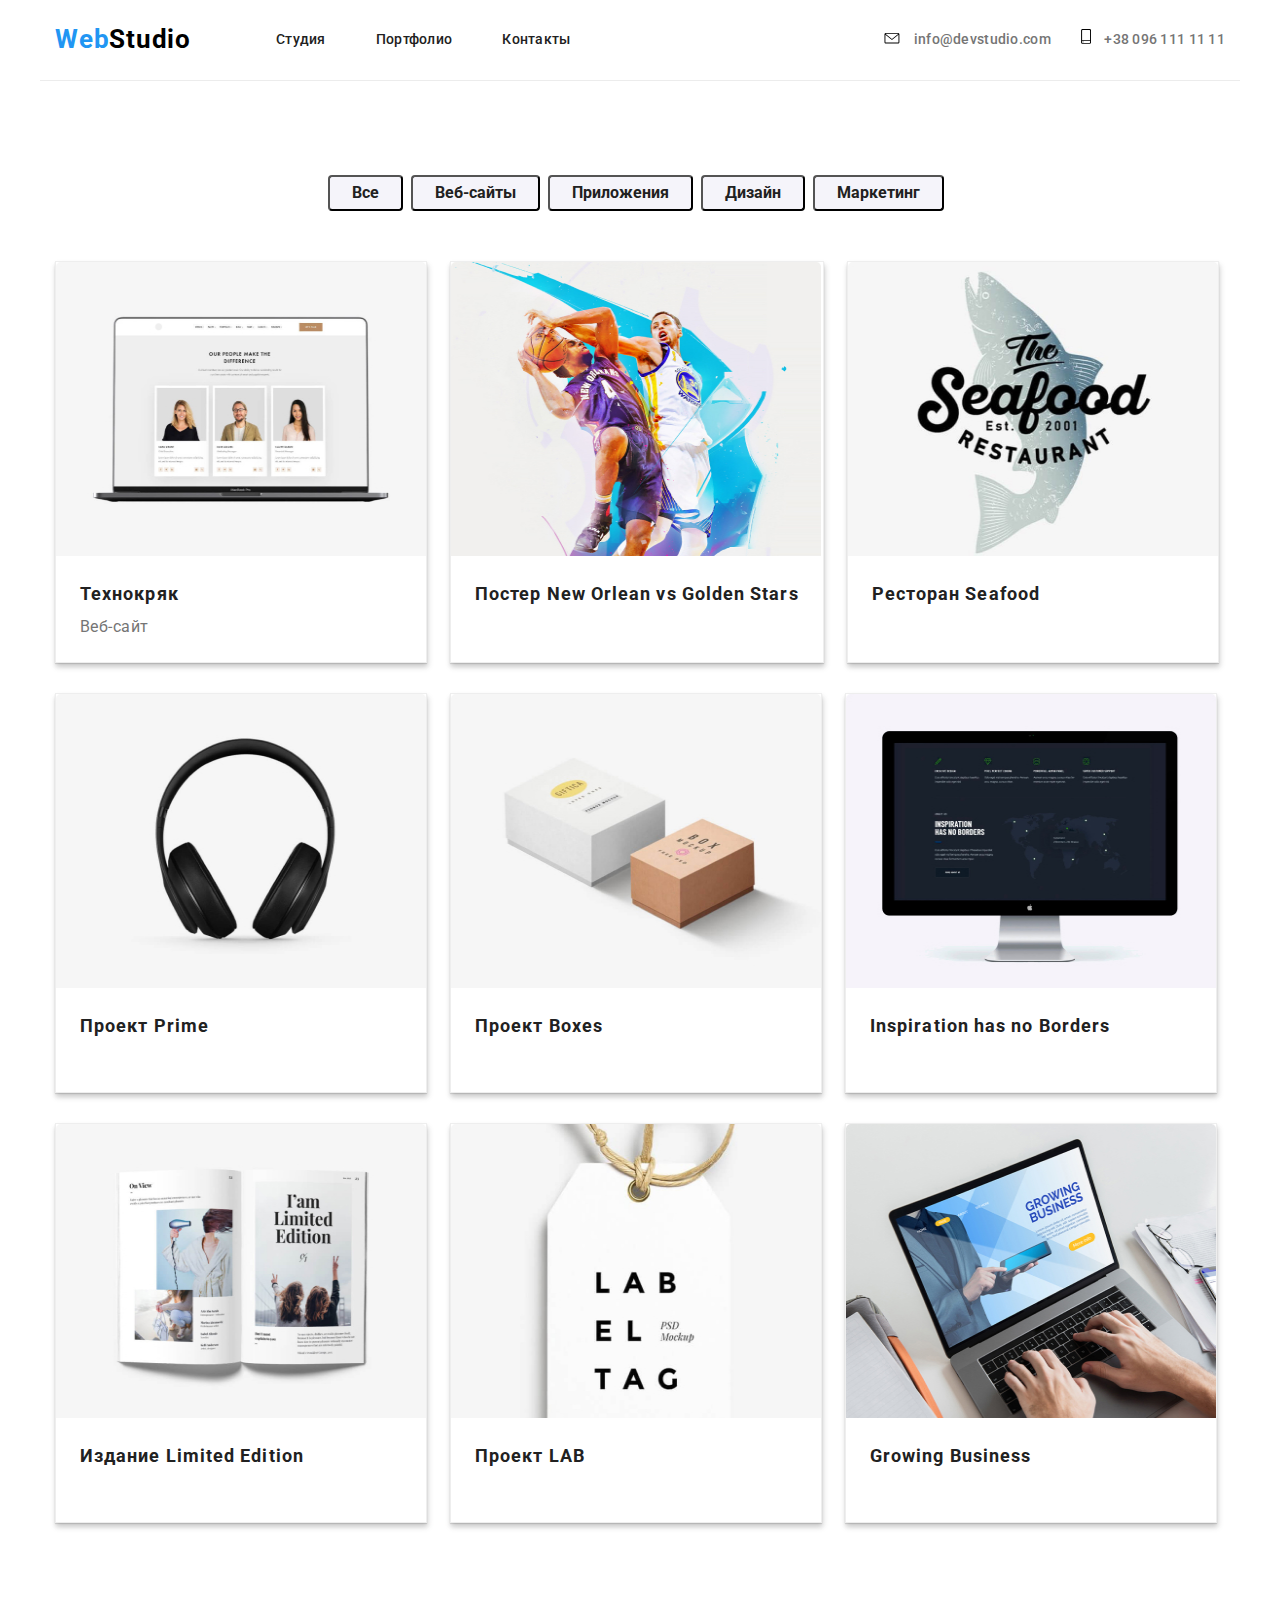
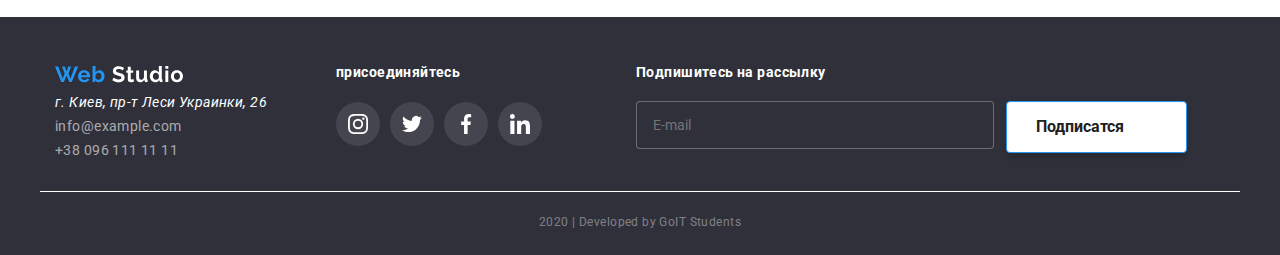
==== portfolio.html @ cb805f61 "клон" ====
<!DOCTYPE html>
<html lang="ru">
  <head>
    <meta charset="UTF-8" />
    <meta name="viewport" content="width=device-width, initial-scale=1.0" />
    <title>Document</title>
    <link
      href="https://cdnjs.cloudflare.com/ajax/libs/modern-normalize/0.6.0/modern-normalize.min.css"
      rel="stylesheet"
    />
    <link rel="stylesheet" href="./css/style.css" />
    <link
      href="https://fonts.googleapis.com/css2?family=Roboto&display=swap"
      rel="stylesheet"
    />
  </head>
  <body class="page list">
    <!--Шапка сайта-->
    <header>
      <div class="conteiner main-nav list">
        <nav class="nav-left">
          <a href="#" class="logo">
            <p><span>Web</span>Studio</p>
          </a>
          <!--навигация по сайту-->
          <ul class="site-nav list">
            <li class="item">
              <a href="./index.html" class="link">Студия</a>
            </li>
            <li class="item">
              <a href="./portfolio.html" class="link current">Портфолио</a>
            </li>
            <li class="item"><a href="#" class="link">Контакты</a></li>
          </ul>
        </nav>
        <!--контакты в шапке-->
        <ul class="site-contact list">
          <li class="item">
            <svg class="item-icon-mail">
              <use href="./images/symbol-contact.svg#icon-maill"></use>
            </svg>
            <a href="mailto:info@devstudio.com" class="link"
              >info@devstudio.com</a
            >
          </li>
          <li class="item">
            <svg class="item-icon-hone">
              <use href="./images/symbol-contact.svg#icon-hone"></use>
            </svg>
            <a href="tel:+380961111111" class="link">+38 096 111 11 11</a>
          </li>
        </ul>
      </div>
    </header>
    <main>
      <h1 class="zorro">Наши работы</h1>
      <section class="section filt">
        <div class="conteiner">
          <!--Фильтры-->
          <h2 class="zorro">Фильтры</h2>
          <ul class="filter list">
            <li>
              <button type="button" class="btn"><span>Все</span></button>
            </li>
            <li><button type="button" class="btn">Веб-сайты</button></li>
            <li><button type="button" class="btn">Приложения</button></li>
            <li><button type="button" class="btn">Дизайн</button></li>
            <li><button type="button" class="btn">Маркетинг</button></li>
          </ul>
        </div>
      </section>
      <section class="galery-item">
        <!--Примеры -->

        <h2 class="zorro">примеры выполненных работ</h2>
        <div class="galery conteiner">
          <ul class="example list">
            <li class="card">
              <a href="#" class="example-link">
                <div class="overlay">
                  <img
                    src="./images/img(6).jpg"
                    alt="визуализация Веб-сайта
            Технокряк"
                    width="370"
                    height="294"
                  />
                  <div class="over-text">
                    <p class="over-text-cont">
                      Технокряк это современная площадка распространения
                      коронавируса. Компании используют эту платформу для
                      цифрового шпионажа и атак на защищённые сервера
                      конкурентов.
                    </p>
                  </div>
                </div>
                <div class="client-name">
                  <h3 class="sub-title">Технокряк</h3>
                  <p class="sub-sub-title">Веб-сайт</p>
                </div>
              </a>
            </li>
            <li class="card">
              <a href="#" class="example-link">
                <div class="overlay">
                  <img
                    src="./images/img(7).jpg"
                    alt="постер созданный для
            спортивного мероприятия"
                    width="370"
                    height="294"
                  />
                  <div class="over-text">
                    <p class="over-text-cont">
                      Технокряк это современная площадка распространения
                      коронавируса. Компании используют эту платформу для
                      цифрового шпионажа и атак на защищённые сервера
                      конкурентов.
                    </p>
                  </div>
                </div>
                <div class="client-name">
                  <h3 class="sub-title">Постер New Orlean vs Golden Stars</h3>
                  <p>Дизайн</p>
                  <!--<p>
                Технокряк это современная площадка распространения коронавируса.
                Компании используют эту платформу для цифрового шпионажа и атак
                на защищённые сервера конкурентов.
              </p>-->
                </div>
              </a>
            </li>
            <li class="card">
              <a href="#" class="example-link">
                <div class="overlay">
                  <img
                    src="./images/img(8).jpg"
                    alt="визуализация приложения для
            ресторана"
                    width="370"
                    height="294"
                  />
                  <div class="over-text">
                    <p class="over-text-cont">
                      Технокряк это современная площадка распространения
                      коронавируса. Компании используют эту платформу для
                      цифрового шпионажа и атак на защищённые сервера
                      конкурентов.
                    </p>
                  </div>
                </div>
                <div class="client-name">
                  <h3 class="sub-title">Ресторан Seafood</h3>
                  <p>Приложение</p>
                  <!--<p>
                Технокряк это современная площадка распространения коронавируса.
                Компании используют эту платформу для цифрового шпионажа и атак
                на защищённые сервера конкурентов.
              </p> -->
                </div>
              </a>
            </li>
            <li class="card">
              <a href="#" class="example-link">
                <div class="overlay">
                  <img
                    src="./images/img(9).jpg"
                    alt="пример промо для проэкта"
                    width="370"
                    height="294"
                  />
                  <div class="over-text">
                    <p class="over-text-cont">
                      Технокряк это современная площадка распространения
                      коронавируса. Компании используют эту платформу для
                      цифрового шпионажа и атак на защищённые сервера
                      конкурентов.
                    </p>
                  </div>
                </div>
                <div class="client-name">
                  <h3 class="sub-title">Проект Prime</h3>
                  <p>Маркетинг</p>
                  <!--<p>
                Технокряк это современная площадка распространения коронавируса.
                Компании используют эту платформу для цифрового шпионажа и атак
                на защищённые сервера конкурентов.
              </p> -->
                </div>
              </a>
            </li>
            <li class="card">
              <a href="#" class="example-link">
                <div class="overlay">
                  <img
                    src="./images/img(10).jpg"
                    alt="визуализация приложения для
            доставки"
                    width="370"
                    height="294"
                  />
                  <div class="over-text">
                    <p class="over-text-cont">
                      Технокряк это современная площадка распространения
                      коронавируса. Компании используют эту платформу для
                      цифрового шпионажа и атак на защищённые сервера
                      конкурентов.
                    </p>
                  </div>
                </div>
                <div class="client-name">
                  <h3 class="sub-title">Проект Boxes</h3>
                  <p>Приложение</p>
                  <!--<p>
                Технокряк это современная площадка распространения коронавируса.
                Компании используют эту платформу для цифрового шпионажа и атак
                на защищённые сервера конкурентов.
              </p> -->
                </div>
              </a>
            </li>
            <li class="card">
              <a href="#" class="example-link">
                <div class="overlay">
                  <img
                    src="./images/img(11).jpg"
                    alt="визуализация Веб-сайта
            Inspiration has no Borders"
                    width="370"
                    height="294"
                  />
                  <div class="over-text">
                    <p class="over-text-cont">
                      Технокряк это современная площадка распространения
                      коронавируса. Компании используют эту платформу для
                      цифрового шпионажа и атак на защищённые сервера
                      конкурентов.
                    </p>
                  </div>
                </div>
                <div class="client-name">
                  <h3 class="sub-title">Inspiration has no Borders</h3>
                  <p>Веб-сайт</p>
                  <!--<p>
                Технокряк это современная площадка распространения коронавируса.
                Компании используют эту платформу для цифрового шпионажа и атак
                на защищённые сервера конкурентов.
              </p> -->
                </div>
              </a>
            </li>
            <li class="card">
              <a href="#" class="example-link">
                <div class="overlay">
                  <img
                    src="./images/img(12).jpg"
                    alt="пример дизайна для журнала"
                    width="370"
                    height="294"
                  />
                  <div class="over-text">
                    <p class="over-text-cont">
                      Технокряк это современная площадка распространения
                      коронавируса. Компании используют эту платформу для
                      цифрового шпионажа и атак на защищённые сервера
                      конкурентов.
                    </p>
                  </div>
                </div>
                <div class="client-name">
                  <h3 class="sub-title">Издание Limited Edition</h3>
                  <p>Дизайн</p>
                  <!--<p>
                Технокряк это современная площадка распространения коронавируса.
                Компании используют эту платформу для цифрового шпионажа и атак
                на защищённые сервера конкурентов.
              </p> -->
                </div>
              </a>
            </li>
            <li class="card">
              <a href="#" class="example-link">
                <div class="overlay">
                  <img
                    src="./images/img(13).jpg"
                    alt="визуализация Веб-сайта
            Технокряк"
                    width="370"
                    height="294"
                  />
                  <div class="over-text">
                    <p class="over-text-cont">
                      Технокряк это современная площадка распространения
                      коронавируса. Компании используют эту платформу для
                      цифрового шпионажа и атак на защищённые сервера
                      конкурентов.
                    </p>
                  </div>
                </div>
                <div class="client-name">
                  <h3 class="sub-title">Проект LAB</h3>
                  <p>Маркетинг</p>
                  <!--<p>
                Технокряк это современная площадка распространения коронавируса.
                Компании используют эту платформу для цифрового шпионажа и атак
                на защищённые сервера конкурентов.
              </p> -->
                </div>
              </a>
            </li>
            <li class="card">
              <a href="#" class="example-link">
                <div class="overlay">
                  <img
                    src="./images/img(14).jpg"
                    alt="визуализация приложения для
            ПК"
                    width="370"
                    height="294"
                  />
                  <div class="over-text">
                    <p class="over-text-cont">
                      Технокряк это современная площадка распространения
                      коронавируса. Компании используют эту платформу для
                      цифрового шпионажа и атак на защищённые сервера
                      конкурентов.
                    </p>
                  </div>
                </div>
                <div class="client-name">
                  <h3 class="sub-title">Growing Business</h3>
                  <p>Приложение</p>
                  <!-- <p>
                Технокряк это современная площадка распространения коронавируса.
                Компании используют эту платформу для цифрового шпионажа и атак
                на защищённые сервера конкурентов.
              </p> -->
                </div>
              </a>
            </li>
          </ul>
        </div>
      </section>
    </main>
    <footer>
      <section class="section-footer">
        <div class="footer-section conteiner">
          <!--Адресс фут-->
          <div class="adress">
            <a href="#"><img src="./images/WebStudio.svg" alt="logo" /></a>
            <address>
              <p class="street">г. Киев, пр-т Леси Украинки, 26</p>
            </address>
            <a href="mailto:info@example.com" class="contact"
              >info@example.com</a
            >
            <a href="tel:+380961111111" class="contact">+38 096 111 11 11</a>
          </div>
          <!--Соц сети-->
          <div class="doit">
            <h2 class="sub-title">присоединяйтесь</h2>
            <ul class="pict-foot list">
              <li class="cosial-pict">
                <a href="#" class="pict">
                  <svg class="icon-foot" width="20" height="20">
                    <use href="./images/symbol-comand.svg#icon-instagram"></use>
                  </svg>
                </a>
              </li>
              <li class="cosial-pict">
                <a href="#" class="pict">
                  <svg class="icon-foot" width="20" height="20">
                    <use href="./images/symbol-comand.svg#icon-twitter"></use>
                  </svg>
                </a>
              </li>
              <li class="cosial-pict">
                <a href="#" class="pict">
                  <svg class="icon-foot" width="20" height="20">
                    <use href="./images/symbol-comand.svg#icon-facebook"></use>
                  </svg>
                </a>
              </li>
              <li class="cosial-pict">
                <a href="#" class="pict">
                  <svg class="icon-foot" width="20" height="20">
                    <use href="./images/symbol-comand.svg#icon-linkedin"></use>
                  </svg>
                </a>
              </li>
            </ul>
          </div>
          <!--Форма Подписки не поменял цвет-->
          <div class="subscribe">
            <form>
              <h2 class="sub-title">Подпишитесь на рассылку</h2>

              <label for="subform" class="sub-label">
                <input
                  class="form-input"
                  type="text"
                  name="subform"
                  id="subform"
                  placeholder="E-mail"
              /></label>
            </form>
          </div>
          <div class="btn-footer">
            <button class="btn-subscribe">
              <svg class="futter-send" width="20" height="20">
                <use href="./images/symbol-send.svg#icon-iconsend"></use></svg
              >Подписатся
            </button>
          </div>
        </div>
      </section>
      <!--Создано-->
      <section class="cop">
        <p class="create conteiner">2020 | Developed by GoIT Students</p>
      </section>
    </footer>
  </body>
</html>
---- css/style.css ----
/*палитра цветов*/
:root {
  --primary-text-color: #757575;
  --secondary-text-color: #212121;
  --white-color: #ffffff;
  --adress-text-color: rgba(255, 255, 255, 0.6);
  --primary-bcg-color: #ffffff;
  --secondary-bcg-color: #f5f4fa;
  --footer-bcg-color: #2f303a;
  --accent-color: #2196f3;
  --hero-bcg-color: rgba(47, 48, 58, 0.8);
}

/*общий для боди*/
.page {
  background-color: var(--primary-bcg-color);
  color: var(--primary-text-color);
  font-family: "Roboto", sans-serif;
  letter-spacing: 0.03em;
  font-size: 14px;
  line-height: 1.71;
}

/*убираем маржин у заголовков*/
h1,
h2,
h3,
h4,
h5,
p {
  margin: 0px;
}

/*утилита для сброса внешних и внутренних отступов и стилей списка*/
.list {
  list-style: none;
  margin: 0;
  padding: 0;
}

.zorro {
  display: none;
}

/*секция*/
.section {
  padding-bottom: 94px;
  padding-top: 94px;
}

/*общий для секций*/
.section-title {
  color: #212121;
  font-weight: 700;
  font-size: 36px;
  line-height: 1.16;
  text-align: center;
  letter-spacing: 0.03em;
}
/*левая часть навигации*/
.nav-left {
  display: flex;
  align-items: center;
}

.nav-left .logo {
  margin-top: 24px;
  margin-bottom: 25px;
}

.nav-left span {
  color: var(--accent-color);
}

/*Лого*/
.logo {
  display: flex;
  font-weight: 700;
  font-size: 26px;
  line-height: 1.14;
  letter-spacing: 0.03em;
  color: black;
  text-decoration: none;
}

/*навигация по сайту*/
.main-nav {
  display: flex;
  align-items: center;
  border-bottom: 1px solid #ececec;
}

.site-nav {
  display: flex;
}

.site-nav .item {
  margin-right: 50px;
}

.site-nav .item:first-child {
  margin-left: 85px;
}

/*очистка крайней геометрии (убираем отступ)*/
.site-nav .item:last-child {
  margin-right: 0px;
}

.site-nav .current {
  color: var(--accent-color);
}

.site-nav .link {
  position: relative;
  display: block;
  padding-bottom: 32px;
  padding-top: 32px;

  color: var(--secondary-text-color);
  text-decoration: none;
  font-weight: 500;
  line-height: 1.14;
  letter-spacing: 0.02em;

  transition-property: color;
  transition-duration: 250ms;
  transition-timing-function: cubic-bezier(0.4, 0, 0.2, 1);
}

.site-nav .link::after {
  content: "";
  position: absolute;
  left: 0;
  bottom: 0;
  width: 100%;
  display: block;
  background-color: var(--accent-color);
  border-radius: 2px;
  height: 4px;
  opacity: 0;
  transition-property: all;
  transition-duration: 250ms;
  transition-timing-function: cubic-bezier(0.4, 0, 0.2, 1);
}
.site-nav .link:hover::after {
  opacity: 1;
}
.site-nav .link:hover,
.site-nav .link:focus {
  color: var(--accent-color);
  /*padding-bottom: 28px;*/
}

/*контакты в шапке*/
.item-icon-mail {
  width: 16px;
  height: 11.2px;
  margin-right: 10px;
}
.item-icon-hone {
  width: 10px;
  height: 14.94px;
  margin-right: 10px;
}
.site-contact {
  display: flex;
  margin-left: auto;
}

.site-contact .item + .item {
  margin-left: 30px;
}

.site-contact .link {
  padding-bottom: 28px;
  padding-top: 36px;

  text-decoration: none;
  color: var(--primary-text-color);
  font-weight: 500;
  line-height: 1.14;
  letter-spacing: 0.02em;

  transition-property: color;
  transition-duration: 250ms;
  transition-timing-function: cubic-bezier(0.4, 0, 0.2, 1);
}
.site-contact .item {
  transition-property: fill;
  transition-duration: 250ms;
  transition-timing-function: cubic-bezier(0.4, 0, 0.2, 1);
}

.site-contact .link:hover,
.site-contact .link:focus {
  color: var(--accent-color);
}
.site-contact .item:hover,
.site-contact .item:focus {
  fill: var(--accent-color);
}

/*Герой*/

.backdrop {
  /*серый фон для модального окна*/
  position: fixed;
  top: 0;
  left: 0;
  width: 100%;
  height: 100%;
  background-color: rgba(0, 0, 0, 0.2);
  opacity: 1;
  transition: opacity 250ms cubic-bezier(0.4, 0, 0.2, 1);
}

.modal {
  position: absolute;
  top: 50%;
  left: 50%;
  transform: translate(-50%, -50%);

  width: auto;
  height: auto;

  background-color: var(--white-color);
}
.modal-btn {
  position: absolute;
  top: -15px;
  right: -15px;

  padding: 0;
  margin: 0;
  border: 0px solid black;
  border-radius: 50%;
  width: 30px;
  height: 30px;
  background: #ffffff;
  box-shadow: 0px 2px 1px rgba(0, 0, 0, 0.2), 0px 1px 1px rgba(0, 0, 0, 0.14),
    0px 1px 3px rgba(0, 0, 0, 0.12);
}
.form-head {
  font-size: 20px;
  line-height: 23px;
  font-weight: 700;
  text-align: center;
  letter-spacing: 0.03em;
  color: #212121;
}
.item-icon-close {
  width: 11px;
  height: 11px;
  align-items: center;
  border-radius: 50%;
}

.backdrop.is-hidden {
  opacity: 0;
  pointer-events: none;
}
.forma {
  width: auto;
  height: auto;
  margin: 40px;
}
.form-fild {
  position: relative;
  margin-bottom: 28px;
  display: flex;
  flex-direction: column;
}

.form-fild input {
  padding-top: 20px;
  padding-bottom: 20px;
  padding-left: 42px;

  border: 1px solid rgba(33, 33, 33, 0.2);
  border-radius: 4px;
  font-size: 14px;
}
.modal-comm {
  border: 1px solid rgba(33, 33, 33, 0.2);
  border-radius: 4px;
  resize: none;
  width: 100%;
  height: 120px;
}
.comment {
  margin-bottom: 20px;
}
.form-head {
  padding-bottom: 30px;
}
.form-input {
  position: relative;
}
.form-label {
  position: absolute;
  top: 50%;
  left: 42px;
  transform: translateY(-50%);
  transition: transform 250ms cubic-bezier(0.4, 0, 0.2, 1);
}
.icon-modal {
  position: absolute;
  width: 12px;
  height: 12px;
  top: 50%;
  left: 19px;
  transform: translateY(-50%);
  fill: #212121;
}

.chek-modal {
  padding-bottom: 30px;
}
.checkbox {
  -webkit-appearance: none;
  position: absolute;
}
.chek-label {
  display: flex;
  align-items: center;
}
.chec-icon {
  margin-right: 8px;
  display: inline-block;
  width: 15px;
  height: 15px;
  border-radius: 4px;
  border: 2px solid #212121;
}
.checkbox:checked + .chec-icon {
  border-color: var(--accent-color);
  background-color: var(--accent-color);
  background-image: url(../images/iconcheck.svg);
  background-size: contain;
  background-origin: border-box;
}
.police {
  color: var(--accent-color);
  text-decoration-color: var(--accent-color);
}
.hero-back {
  height: 600px;
  max-width: 1600px;
  margin-left: auto;
  margin-right: auto;
  background-image: linear-gradient(
      to right,
      rgba(47, 48, 58, 0.8),
      rgba(47, 48, 58, 0.8)
    ),
    url(../images/Headerimg.jpg);
  background-repeat: no-repeat;
  background-size: cover;
  background-position: center;
}

textarea {
  resize: none;
}
.form-input:focus ~ .icon-modal {
  fill: var(--accent-color);
}

.form-input:focus + .form-label,
.form-input:not(:placeholder-shown) + .form-label {
  color: var(--accent-color);
  transform: translateY(-50px) translateX(-30px);
}
.hero {
  /*background-color: var(--hero-bcg-color);*/
  text-align: center;
}
.hero {
  padding-top: 0px;
  padding-bottom: 0px;
}
.hero-title {
  padding-top: 200px;
  padding-bottom: 30px;
  color: var(--white-color);
  font-weight: 900;
  font-size: 44px;
  line-height: 1.36;
  letter-spacing: 0.06em;
  text-transform: uppercase;
}
.hero .btn {
  padding: 10px 32px 10px 32px;
  box-shadow: 0px 4px 4px rgba(0, 0, 0, 0.15);
  border-radius: 4px;
  margin-bottom: 200px;
  border: 1px solid var(--accent-color);
  color: var(--secondary-text-color);
  background: var(--white-color);
  font-family: inherit;
  font-weight: 700;
  font-size: 16px;
  line-height: 1.87;
  transition-property: all;
  transition-duration: 250ms;
  transition-timing-function: cubic-bezier(0.4, 0, 0.2, 1);
}
.hero .btn:hover,
.hero .btn:focus {
  color: var(--white-color);
  background: var(--accent-color);
}
.btn-submit {
  position: relative;
  left: 50%;
  transform: translate(-50%, 0);
}
.btn-submit {
  padding: 10px 55px 10px 56px;
  box-shadow: 0px 4px 4px rgba(0, 0, 0, 0.15);
  border-radius: 4px;
  border: 1px solid var(--accent-color);
  color: var(--secondary-text-color);
  background: var(--white-color);
  font-family: inherit;
  font-weight: 700;
  font-size: 16px;
  line-height: 1.87;
  transition-property: all;
  transition-duration: 250ms;
  transition-timing-function: cubic-bezier(0.4, 0, 0.2, 1);
}
.btn-submit:hover,
.btn-submit:focus {
  color: var(--white-color);
  background: var(--accent-color);
}

/*преимущества*/
.pic-antenna {
  height: 70px;
  width: 65.32px;
  margin-top: 25px;
  margin-bottom: 25px;
}
.pic-clock {
  height: 70px;
  width: 66.96px;
  margin-top: 25px;
  margin-bottom: 25px;
}
.pic-diagram {
  height: 53.69px;
  width: 70px;
  margin-top: 25px;
  margin-bottom: 25px;
}
.pic-astronavt {
  height: 70px;
  width: 70px;
  margin-top: 25px;
  margin-bottom: 25px;
}
.pic-block {
  height: 120px;
  width: 270px;
  background: #f5f4fa;
  border-radius: 4px;
  margin-bottom: 30px;
}

.advan {
  border-bottom: 1px solid #ececec;
}

.advantages {
  display: flex;
  list-style: none;
  margin: 0;
  padding: 0;
  text-align: center;
}

.advantages .sub-title {
  color: var(--secondary-text-color);
  font-weight: 700;
  font-size: 14px;
  line-height: 1.14;
  letter-spacing: 0.03em;
  text-align: left;
  margin-bottom: 10px;
}
.advantages-list {
  align-items: center;
  margin-left: 30px;
  width: 270px;
  height: 251px;
}
.advantages-list:first-child {
  margin-left: 0;
}

.advantages-list p {
  text-align: left;
}

/*Наши работы*/
.works-list {
  width: 370px;
  height: 294px;
  margin-right: 30px;
  position: relative;
}

.works-list:last-child {
  margin-right: 0px;
}

.works {
  display: flex;
  list-style: none;
  margin-top: 50px;
  padding: 0px;
}

.works .sub-title {
  position: absolute;
  color: var(--white-color);
  text-decoration: none;
  transition-property: color;
  transition-duration: 250ms;
  transition-timing-function: cubic-bezier(0.4, 0, 0.2, 1);
  background-color: rgba(47, 48, 58, 0.8);
  bottom: 0;
  left: 0;
  width: 100%;
  height: 70px;
  padding: 27px 82px;
  font-family: Roboto;
  font-style: normal;
  font-weight: bold;
  font-size: 14px;
  line-height: 16px;
  text-align: center;
  letter-spacing: 0.03em;
}
.works .sub-title:hover,
.works .sub-title:focus {
  color: var(--accent-color);
}

/*Наша команда*/
.personal {
  background-color: var(--secondary-bcg-color);
}

.personal .section-title {
  font-weight: 700;
  font-size: 36px;
  line-height: 1.16;
  text-align: center;
  margin-bottom: 50px;
  color: #212121;
}
.comand {
  display: flex;
  list-style: none;
  padding: 0px;
}
.comand .item {
  align-items: flex-end;
  margin-right: 30px;
  background-color: var(--white-color);
  box-shadow: 0px 2px 1px rgba(0, 0, 0, 0.2), 0px 1px 1px rgba(0, 0, 0, 0.14),
    0px 1px 3px rgba(0, 0, 0, 0.12);
}

.comand .item h3 {
  margin-bottom: 10px;
}

.comand .item:last-child {
  margin-right: 0px;
}
.comand .sub-title {
  color: var(--secondary-text-color);
  font-weight: 500;
  font-size: 16px;
  line-height: 1.18;
  text-align: center;
}
.comand p {
  text-align: center;
  margin-bottom: 16px;
}
.comand .pict {
  display: flex;
  color: #afb1b8;
  border-radius: 50%;
  transition-property: all;
  transition-duration: 250ms;
  transition-timing-function: cubic-bezier(0.4, 0, 0.2, 1);
}
.comand .pict:hover,
.comand .pict:focus {
  background-color: var(--accent-color);
  color: var(--white-color);
}

.icon-insta {
  fill: currentColor;
  display: block;
}

.contact-person {
  display: flex;
  align-items: flex-start;
  justify-content: space-evenly;
  padding-bottom: 24px;
}

.contact-person .pict {
  align-items: center;
  width: 44px;
  height: 44px;
  padding-left: 12px;
  padding-right: 12px;
}

/*.comand .pict img {
  margin: 12px;
}*/
/*.icon-insta {
  padding: 12 12 12 12;
  width: 20px;
  height: 20px;
  fill: #afb1b8;
}*/
/*.icon-insta:hover,
.icon-insta:focus {
  fill: #ffffff;
}*/

.comand .pict:last-child {
  margin-right: 0px;
}

/*.contact-person {
  display: flex;
  align-items: flex-start;
  width: 207px;
  height: 44px;
  margin-left: 32px;
  margin-bottom: 24px;
}*/

/*.comand .pict:hover,
.comand .pict:focus {
  background-color: var(--accent-color);
  height: 44px;
  width: 44px;
  border: 1px solid var(--accent-color);
  border-radius: 20px;
}*/

.pers-foto {
  margin-bottom: 30px;
}
/*Клиены*/

.logo-client-block:hover,
.logo-client-block:focus {
  color: var(--accent-color);
}

.logo-client-block {
  color: #afb1b8;
  display: flex;
  align-items: center;
  justify-content: space-evenly;
  border: 1px solid currentColor;
  border-radius: 4px;
  width: 170px;
  height: 90px;
  transition-property: color;
  transition-duration: 250ms;
  transition-timing-function: cubic-bezier(0.4, 0, 0.2, 1);
}
.clients-logo {
  display: flex;
  list-style: none;
  margin-right: 0px;
  padding: 0px;
}
.client-logo {
  fill: currentColor;
}

.clients-logo li {
  margin-right: 30px;
  display: block;
}

.clients-logo li:last-child {
  margin-right: 0px;
}

.clients .section-title {
  margin-bottom: 50px;
}
/*футер*/
/*Адресс фут*/

footer {
  background: var(--footer-bcg-color);
}

.adress .street {
  color: var(--white-color);
  /* or 171% */

  letter-spacing: 0.03em;
}
.contact {
  flex: block;
}

.adress .contact {
  color: var(--adress-text-color);
  text-decoration: none;
}

/*Соц сети*/
.icon-foot {
  fill: currentColor;
  display: block;
}

.pict-foot .pict {
  color: var(--white-color);
}

.cosial-pict {
  display: flex;
  align-items: center;
  margin-right: 10px;
  width: 44px;
  height: 44px;
  background-color: rgba(255, 255, 255, 0.1);
  border-radius: 50%;
  padding-left: 12px;
  padding-right: 12px;
  transition-property: all;
  transition-duration: 250ms;
  transition-timing-function: cubic-bezier(0.4, 0, 0.2, 1);
}

.cosial-pict:hover,
.cosial-pict:focus {
  color: var(--white-color);
  background-color: var(--accent-color);
}

.doit {
  display: flex;
  flex-direction: column;
  margin-left: 69px;
}

.adress {
  display: flex;
  flex-direction: column;
}

.doit .sub-title {
  display: inline-block;
  color: var(--white-color);
  font-weight: 700;
  font-size: 14px;
  line-height: 1.14;
  margin-bottom: 21px;
}

.cosial-pict:last-child {
  margin-right: 0px;
}

/*Форма Подписки*/
.subscribe {
  display: flex;
  padding-left: 94px;
  width: auto;
}
.subscribe .sub-title {
  color: var(--white-color);
  font-weight: 700;
  font-size: 14px;
  line-height: 1.14;
}
.subscribe input {
  margin-top: 20px;
  width: 358px;
  padding-top: 15px;
  padding-bottom: 15px;
  padding-left: 16px;
  background-color: #2f303a;

  border: 1px solid rgba(255, 255, 255, 0.3);
  border-radius: 4px;
  font-size: 14px;
}
.btn-subscribe {
  position: absolute;
  padding: 10px 62px 10px 29px;
  box-shadow: 0px 4px 4px rgba(0, 0, 0, 0.15);
  border-radius: 4px;
  border: 1px solid var(--accent-color);
  color: var(--secondary-text-color);
  background: var(--white-color);
  font-family: inherit;
  font-weight: 700;
  font-size: 16px;
  line-height: 1.87;
  transition-property: all;
  transition-duration: 250ms;
  transition-timing-function: cubic-bezier(0.4, 0, 0.2, 1);
}
.btn-subscribe:hover,
.btn-subscribe:focus {
  color: var(--white-color);
  background: var(--accent-color);
}
.btn-footer {
  align-items: flex-end;
  width: auto;
}
.btn-subscribe {
  top: 64%;
  transform: translateY(-50%);
}
.btn-footer {
  position: relative;
  padding-left: 12px;
}
.btn-subscribe:hover + .futter-send {
  background-color: crimson;
}
.futter-send {
  position: absolute;
  top: 50%;
  left: 148px;
  transform: translateY(-50%);
}
/*Создано*/

.create {
  color: rgba(255, 255, 255, 0.4);
  font-size: 12px;
  line-height: 24px;
  text-align: center;
  padding-top: 18px;
  padding-bottom: 21px;
}

/*Фильтры*/
.filter {
  list-style: none;
}
.filter .btn {
  color: var(--secondary-text-color);
  background: var(--secondary-bcg-colora);
  font-family: inherit;
  transition-property: all;
  transition-duration: 250ms;
  transition-timing-function: cubic-bezier(0.4, 0, 0.2, 1);
}
.filter .btn:hover,
.filter .btn:focus {
  color: var(--white-color);
  background: var(--accent-color);
}
/*Примеры*/
.example .sub-title {
  color: var(--secondary-text-color);
}
.example {
  list-style: none;
  display: flex;
  flex-wrap: wrap;
}
.card:nth-child(3n + 3) {
  margin-right: 0px;
}
.card:nth-last-child(-n + 3) {
  /*n + 3*/
  margin-bottom: 0px;
}
.example-link {
  text-decoration: none;
  font-family: Roboto;
  font-weight: 700;
  font-size: 18px;
  line-height: 2;
  letter-spacing: 0.06em;
}
.card {
  margin-right: 23px;
  margin-bottom: 30px;
  border: 1px solid #eeeeee;
  box-shadow: 1px 4px 6px rgba(0, 0, 0, 0.16), 0px 4px 4px rgba(0, 0, 0, 0.06),
    0px 1px 1px rgba(0, 0, 0, 0.12);
}
.card:hover .overlay::before {
  transform: translateY(0);
}
.card:hover .over-text {
  transform: translateY(0);
}

.example .sub-title {
  font-size: 18px;
  line-height: 2;
}
.overlay {
  position: relative;
  overflow: hidden;
  height: 294px;
  width: 370px;
}
.over-text {
  position: absolute;
  display: inline-block;
  content: "";
  top: 0;
  left: 0;
  opacity: 1;

  width: 100%;
  height: 100%;
  padding: 63px 24px 63px 24px;
  transform: translateY(100%);
  transition: transform 250ms cubic-bezier(0.4, 0, 0.2, 1);
}

.overlay::before {
  position: absolute;
  display: inline-block;
  content: "";
  width: 100%;
  height: 100%;
  background: rgba(33, 150, 243, 0.9);
  opacity: 1;
  transform: translateY(100%);
  transition: transform 250ms cubic-bezier(0.4, 0, 0.2, 1);
}

.example p {
  color: var(--white-color);
  font-family: Roboto;
  font-style: normal;
  font-weight: normal;
  font-size: 18px;
  letter-spacing: 0.03em;
  line-height: 1.56;
}
.example .sub-sub-title {
  color: var(--primary-text-color);
  font-size: 16px;
  line-height: 1.87;
}

/*Работа с блоками*/
.conteiner {
  width: 1200px;
  padding-left: 15px;
  padding-right: 15px;
  margin-left: auto;
  margin-right: auto;
}

.footer-section {
  display: flex;
}

.pict-foot {
  display: flex;
}

.doit .sub-title {
  text-align: start;
}

.footer-section .conteiner {
  padding-top: 48px;
}

.section-footer {
  padding-bottom: 28px;
  padding-top: 48px;
}

.filter {
  display: flex;
  justify-content: center;
}

.filter .btn {
  color: var(--secondary-text-color);
  font-family: inherit;
  font-weight: 700;
  font-size: 16px;
  line-height: 1.87;
  padding-left: 22px;
  padding-right: 22px;
  margin-right: 8px;
  align-items: center;
  background: #f5f4fa;
  border-radius: 4px;
}
.filt {
  padding-top: 94px;
  padding-bottom: 50px;
}

.galery-item {
  padding-top: 0px;
  padding-bottom: 94px;
}

.client-name {
  padding: 20px 24px 20px 24px;
}

.create {
  border-top: 1px solid var(--white-color);
}
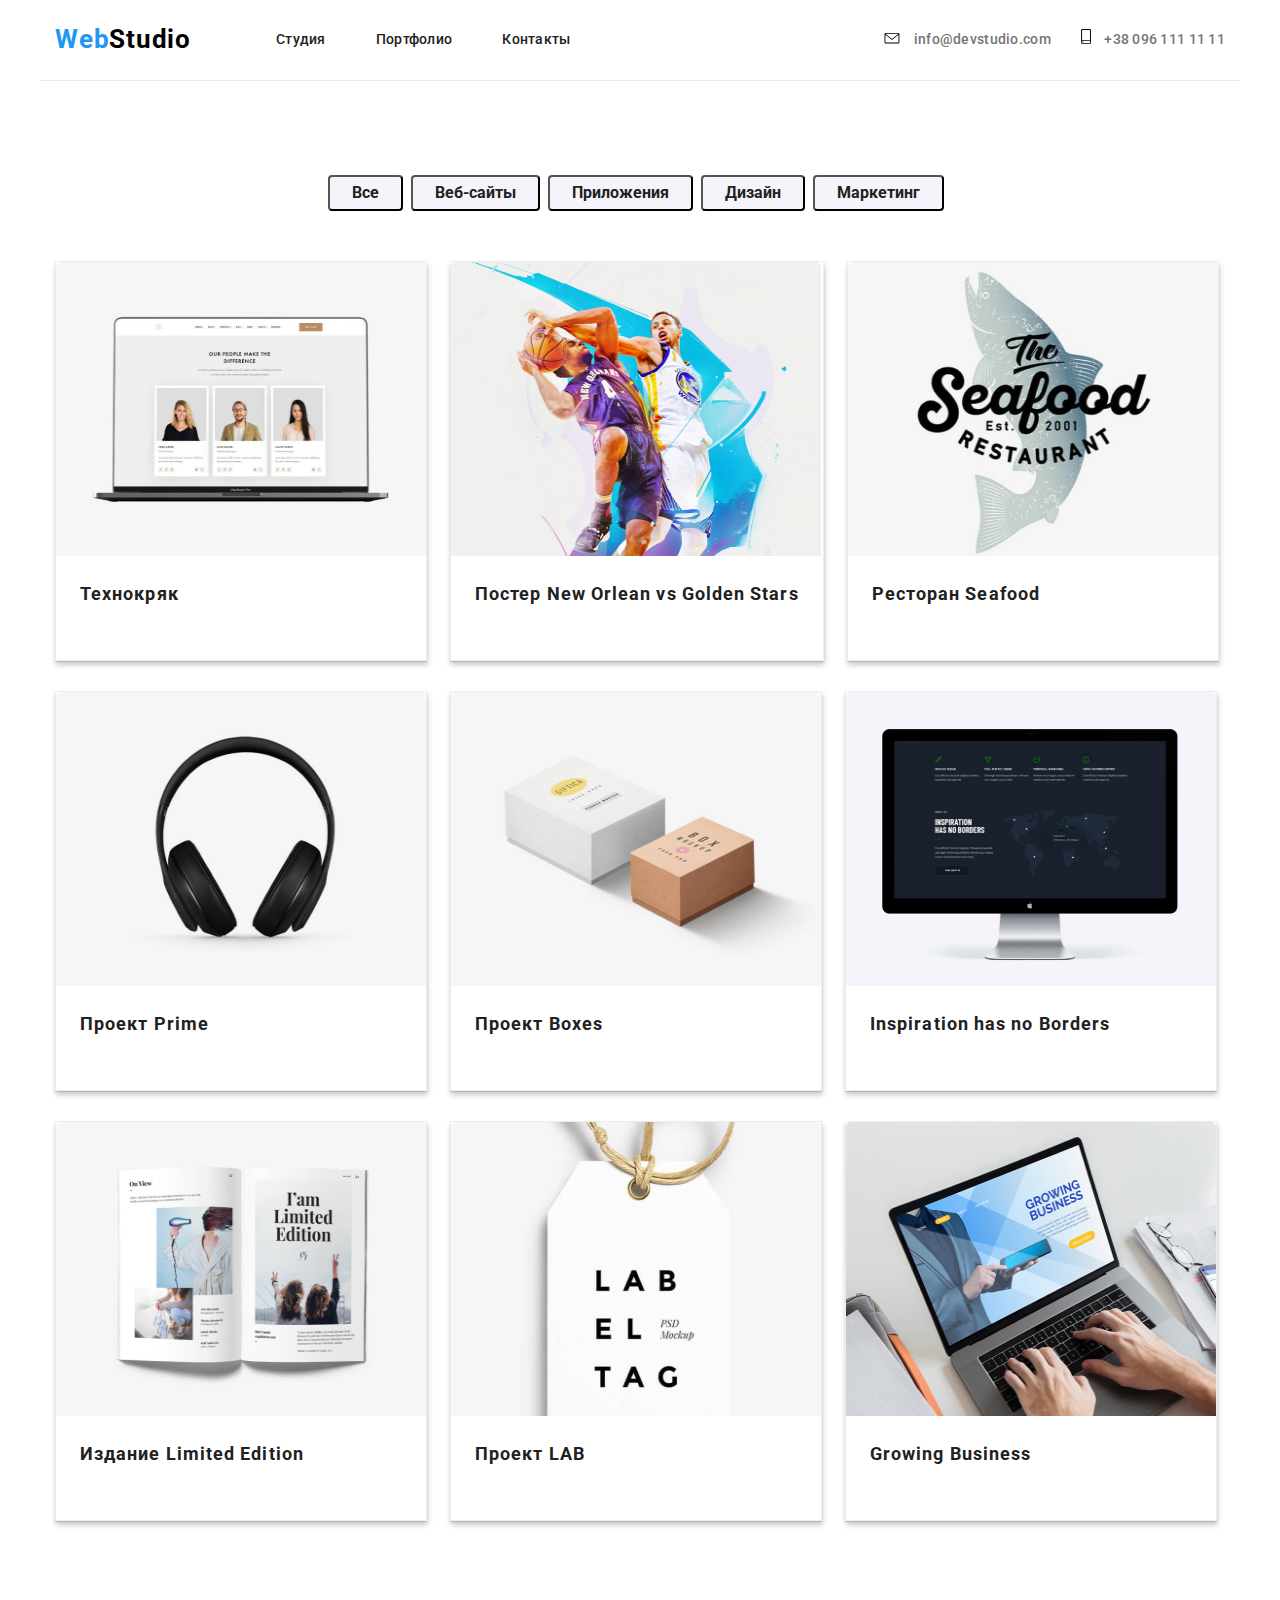
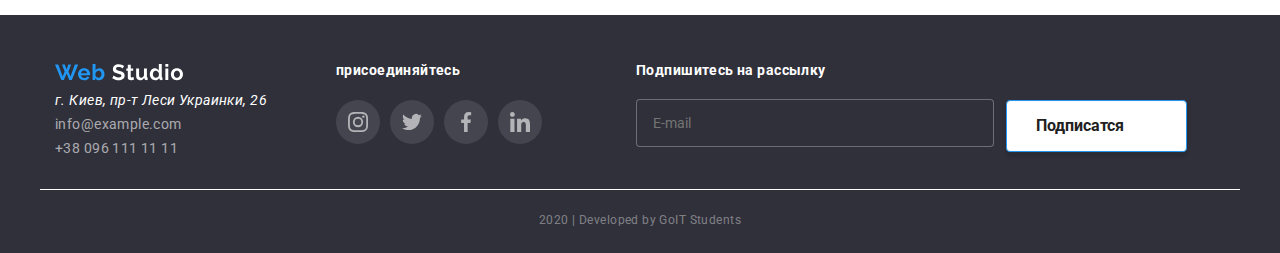
==== commit 84a8ae6f: "Fin Dz" ====
--- a/portfolio.html
+++ b/portfolio.html
@@ -8,7 +8,7 @@
       href="https://cdnjs.cloudflare.com/ajax/libs/modern-normalize/0.6.0/modern-normalize.min.css"
       rel="stylesheet"
     />
-    <link rel="stylesheet" href="./css/style.css" />
+    <link rel="stylesheet" href="./css/main.min.css" />
     <link
       href="https://fonts.googleapis.com/css2?family=Roboto&display=swap"
       rel="stylesheet"
--- a/css/main.min.css
+++ b/css/main.min.css
@@ -0,0 +1,2 @@
+.page{background-color:#fff;color:#757575;font-family:"Roboto", sans-serif;letter-spacing:0.03em;font-size:14px;line-height:1.71}h1,h2,h3,h4,h5,p{margin:0px}.list{list-style:none;margin:0;padding:0}.zorro{display:none}.section{padding-bottom:94px;padding-top:94px}.section-title{color:#212121;font-weight:700;font-size:36px;line-height:1.16;text-align:center;letter-spacing:0.03em}.site-nav .item:last-child{margin-right:0px}.conteiner{width:1200px;padding-left:15px;padding-right:15px;margin-left:auto;margin-right:auto}.nav-left{display:-webkit-box;display:-ms-flexbox;display:flex;-webkit-box-align:center;-ms-flex-align:center;align-items:center}.nav-left span{color:#2196f3}.logo{display:-webkit-box;display:-ms-flexbox;display:flex;font-weight:700;font-size:26px;line-height:1.14;letter-spacing:0.03em;color:#000;text-decoration:none;margin-top:24px;margin-bottom:25px}.main-nav{display:-webkit-box;display:-ms-flexbox;display:flex;-webkit-box-align:center;-ms-flex-align:center;align-items:center;border-bottom:1px solid #ececec}.site-nav{display:-webkit-box;display:-ms-flexbox;display:flex}.site-nav .item{margin-right:50px}.site-nav .item:first-child{margin-left:85px}.site-nav .current{color:#2196f3}.site-nav .link{position:relative;display:block;padding-bottom:32px;padding-top:32px;color:#212121;text-decoration:none;font-weight:500;line-height:1.14;letter-spacing:0.02em;-webkit-transition-property:color;transition-property:color;-webkit-transition-duration:250ms;transition-duration:250ms;-webkit-transition-timing-function:cubic-bezier(0.4, 0, 0.2, 1);transition-timing-function:cubic-bezier(0.4, 0, 0.2, 1)}.site-nav .link::after{content:"";position:absolute;left:0;bottom:0;width:100%;display:block;background-color:#2196f3;border-radius:2px;height:4px;opacity:0;-webkit-transition-property:all;transition-property:all;-webkit-transition-duration:250ms;transition-duration:250ms;-webkit-transition-timing-function:cubic-bezier(0.4, 0, 0.2, 1);transition-timing-function:cubic-bezier(0.4, 0, 0.2, 1)}.site-nav .link:hover::after{opacity:1}.site-nav .link:hover,.site-nav .link:focus{color:#2196f3}.item-icon-mail{width:16px;height:11.2px;margin-right:10px}.item-icon-hone{width:10px;height:14.94px;margin-right:10px}.site-contact{display:-webkit-box;display:-ms-flexbox;display:flex;margin-left:auto}.site-contact .item+.item{margin-left:30px}.site-contact .link{padding-bottom:28px;padding-top:36px;text-decoration:none;color:#757575;font-weight:500;line-height:1.14;letter-spacing:0.02em;-webkit-transition-property:color;transition-property:color;-webkit-transition-duration:250ms;transition-duration:250ms;-webkit-transition-timing-function:cubic-bezier(0.4, 0, 0.2, 1);transition-timing-function:cubic-bezier(0.4, 0, 0.2, 1)}.site-contact .item{-webkit-transition-property:fill;transition-property:fill;-webkit-transition-duration:250ms;transition-duration:250ms;-webkit-transition-timing-function:cubic-bezier(0.4, 0, 0.2, 1);transition-timing-function:cubic-bezier(0.4, 0, 0.2, 1)}.site-contact .link:hover,.site-contact .link:focus{color:#2196f3}.site-contact .item:hover,.site-contact .item:focus{fill:#2196f3}.hero{padding-top:0px;padding-bottom:0px;text-align:center}.hero-title{padding-top:200px;padding-bottom:30px;color:#fff;font-weight:900;font-size:44px;line-height:1.36;letter-spacing:0.06em;text-transform:uppercase}.hero-back{height:600px;max-width:1600px;margin-left:auto;margin-right:auto;background-image:-webkit-gradient(linear, left top, right top, from(rgba(47,48,58,0.8)), to(rgba(47,48,58,0.8))),url(../images/Headerimg.jpg);background-image:linear-gradient(to right, rgba(47,48,58,0.8), rgba(47,48,58,0.8)),url(../images/Headerimg.jpg);background-repeat:no-repeat;background-size:cover;background-position:center}.hero .btn{padding:10px 32px 10px 32px;-webkit-box-shadow:0px 4px 4px rgba(0,0,0,0.15);box-shadow:0px 4px 4px rgba(0,0,0,0.15);border-radius:4px;margin-bottom:200px;border:1px solid #2196f3;color:#212121;background:#fff;font-family:inherit;font-weight:700;font-size:16px;line-height:1.87;-webkit-transition-property:all;transition-property:all;-webkit-transition-duration:250ms;transition-duration:250ms;-webkit-transition-timing-function:cubic-bezier(0.4, 0, 0.2, 1);transition-timing-function:cubic-bezier(0.4, 0, 0.2, 1)}.hero .btn:hover,.hero .btn:focus{color:#fff;background:#2196f3}.backdrop{position:fixed;top:0;left:0;width:100%;height:100%;background-color:rgba(0,0,0,0.2);opacity:1;z-index:99;-webkit-transition:opacity 250ms cubic-bezier(0.4, 0, 0.2, 1);transition:opacity 250ms cubic-bezier(0.4, 0, 0.2, 1)}.backdrop.is-hidden{opacity:0;pointer-events:none}.modal{position:absolute;top:50%;left:50%;-webkit-transform:translate(-50%, -50%);transform:translate(-50%, -50%);width:auto;height:auto;background-color:#fff}.modal-btn{position:absolute;top:-15px;right:-15px;padding:0;margin:0;border:0px solid #000;border-radius:50%;width:30px;height:30px;background:#fff;-webkit-box-shadow:0px 2px 1px rgba(0,0,0,0.2),0px 1px 1px rgba(0,0,0,0.14),0px 1px 3px rgba(0,0,0,0.12);box-shadow:0px 2px 1px rgba(0,0,0,0.2),0px 1px 1px rgba(0,0,0,0.14),0px 1px 3px rgba(0,0,0,0.12)}.forma{width:auto;height:auto;margin:40px}.form-fild{position:relative;margin-bottom:28px;display:-webkit-box;display:-ms-flexbox;display:flex;-webkit-box-orient:vertical;-webkit-box-direction:normal;-ms-flex-direction:column;flex-direction:column}.form-fild input{padding-top:20px;padding-bottom:20px;padding-left:42px;border:1px solid rgba(33,33,33,0.2);border-radius:4px;font-size:14px}.form-head{font-size:20px;line-height:23px;font-weight:700;text-align:center;letter-spacing:0.03em;color:#212121;padding-bottom:30px}.item-icon-close{width:11px;height:11px;-webkit-box-align:center;-ms-flex-align:center;align-items:center;border-radius:50%}.modal-comm{border:1px solid rgba(33,33,33,0.2);border-radius:4px;resize:none;width:100%;height:120px}.comment{margin-bottom:20px}.form-label{position:absolute;top:50%;left:42px;-webkit-transform:translateY(-50%);transform:translateY(-50%);-webkit-transition:-webkit-transform 250ms cubic-bezier(0.4, 0, 0.2, 1);transition:-webkit-transform 250ms cubic-bezier(0.4, 0, 0.2, 1);transition:transform 250ms cubic-bezier(0.4, 0, 0.2, 1);transition:transform 250ms cubic-bezier(0.4, 0, 0.2, 1), -webkit-transform 250ms cubic-bezier(0.4, 0, 0.2, 1)}.form-input{position:relative}.form-input:focus ~ .icon-modal{fill:#2196f3}.form-input:focus+.form-label,.form-input:not(:placeholder-shown)+.form-label{color:#2196f3;-webkit-transform:translateY(-50px) translateX(-30px);transform:translateY(-50px) translateX(-30px)}.icon-modal{position:absolute;width:12px;height:12px;top:50%;left:19px;-webkit-transform:translateY(-50%);transform:translateY(-50%);fill:#212121}.chek-modal{padding-bottom:30px}.chek-label{display:-webkit-box;display:-ms-flexbox;display:flex;-webkit-box-align:center;-ms-flex-align:center;align-items:center}.chek-icon{margin-right:8px;display:inline-block;width:15px;height:15px;border-radius:4px;border:2px solid #212121}.checkbox{-webkit-appearance:none;position:absolute}.checkbox:checked+.chek-icon{border-color:#2196f3;background-color:#2196f3;background-image:url(../images/iconcheck.svg);background-size:contain;background-origin:border-box}.police{color:#2196f3;-webkit-text-decoration-color:#2196f3;text-decoration-color:#2196f3}textarea{resize:none}.btn-submit{position:relative;left:50%;-webkit-transform:translate(-50%, 0);transform:translate(-50%, 0);padding:10px 55px 10px 56px;-webkit-box-shadow:0px 4px 4px rgba(0,0,0,0.15);box-shadow:0px 4px 4px rgba(0,0,0,0.15);border-radius:4px;border:1px solid #2196f3;color:#212121;background:#fff;font-family:inherit;font-weight:700;font-size:16px;line-height:1.87;-webkit-transition-property:all;transition-property:all;-webkit-transition-duration:250ms;transition-duration:250ms;-webkit-transition-timing-function:cubic-bezier(0.4, 0, 0.2, 1);transition-timing-function:cubic-bezier(0.4, 0, 0.2, 1)}.btn-submit:hover,.btn-submit:focus{color:#fff;background:#2196f3}.advan{border-bottom:1px solid #ececec}.advantages{display:-webkit-box;display:-ms-flexbox;display:flex;list-style:none;margin:0;padding:0;text-align:center}.advantages .sub-title{color:#212121;font-weight:700;font-size:14px;line-height:1.14;letter-spacing:0.03em;text-align:left;margin-bottom:10px}.advantages-list{-webkit-box-align:center;-ms-flex-align:center;align-items:center;margin-left:30px;width:270px;height:251px}.advantages-list:first-child{margin-left:0}.advantages-list p{text-align:left}.pic-antenna{height:70px;width:65.32px;margin-top:25px;margin-bottom:25px}.pic-clock{height:70px;width:66.96px;margin-top:25px;margin-bottom:25px}.pic-diagram{height:53.69px;width:70px;margin-top:25px;margin-bottom:25px}.pic-astronavt{height:70px;width:70px;margin-top:25px;margin-bottom:25px}.pic-block{height:120px;width:270px;background:#f5f4fa;border-radius:4px;margin-bottom:30px}.works-list{z-index:2;width:370px;height:294px;margin-right:30px;position:relative}.works-list:last-child{margin-right:0px}.works{display:-webkit-box;display:-ms-flexbox;display:flex;list-style:none;margin-top:50px;padding:0px;z-index:1}.works .sub-title{position:absolute;color:var(--white-color);text-decoration:none;-webkit-transition-property:color;transition-property:color;-webkit-transition-duration:250ms;transition-duration:250ms;-webkit-transition-timing-function:cubic-bezier(0.4, 0, 0.2, 1);transition-timing-function:cubic-bezier(0.4, 0, 0.2, 1);background-color:rgba(47,48,58,0.8);bottom:0;left:0;width:100%;height:70px;padding:27px 82px;font-family:Roboto;font-style:normal;font-weight:bold;font-size:14px;line-height:16px;text-align:center;letter-spacing:0.03em}.works .sub-title:hover,.works .sub-title:focus{color:#2196f3}.clients .section-title{margin-bottom:50px}.logo-client-block{color:#afb1b8;display:-webkit-box;display:-ms-flexbox;display:flex;-webkit-box-align:center;-ms-flex-align:center;align-items:center;-webkit-box-pack:space-evenly;-ms-flex-pack:space-evenly;justify-content:space-evenly;border:1px solid currentColor;border-radius:4px;width:170px;height:90px;-webkit-transition-property:color;transition-property:color;-webkit-transition-duration:250ms;transition-duration:250ms;-webkit-transition-timing-function:cubic-bezier(0.4, 0, 0.2, 1);transition-timing-function:cubic-bezier(0.4, 0, 0.2, 1);fill:currentColor}.logo-client-block:hover,.logo-client-block:focus{color:#2196f3}.clients-logo{display:-webkit-box;display:-ms-flexbox;display:flex;list-style:none;margin-right:0px;padding:0px;fill:currentColor}.clients-logo li{margin-right:30px;display:block}.clients-logo li:last-child{margin-right:0px}.personal{background-color:#f5f4fa}.personal .section-title{font-weight:700;font-size:36px;line-height:1.16;text-align:center;margin-bottom:50px;color:#212121}.icon-insta{fill:currentColor;display:block}.pers-foto{margin-bottom:30px}.contact-person{display:-webkit-box;display:-ms-flexbox;display:flex;-webkit-box-align:start;-ms-flex-align:start;align-items:flex-start;-webkit-box-pack:space-evenly;-ms-flex-pack:space-evenly;justify-content:space-evenly;padding-bottom:24px}.contact-person .pict{-webkit-box-align:center;-ms-flex-align:center;align-items:center;width:44px;height:44px;padding-left:12px;padding-right:12px}.comand .pict{display:-webkit-box;display:-ms-flexbox;display:flex;color:#afb1b8;border-radius:50%;-webkit-transition-property:all;transition-property:all;-webkit-transition-duration:250ms;transition-duration:250ms;-webkit-transition-timing-function:cubic-bezier(0.4, 0, 0.2, 1);transition-timing-function:cubic-bezier(0.4, 0, 0.2, 1)}.comand .pict:hover,.comand .pict:focus{background-color:#2196f3;color:#fff}.comand .pict:last-child{margin-right:0px}.comand{display:-webkit-box;display:-ms-flexbox;display:flex;list-style:none;padding:0px}.comand .item{-webkit-box-align:end;-ms-flex-align:end;align-items:flex-end;margin-right:30px;background-color:#fff;-webkit-box-shadow:0px 2px 1px rgba(0,0,0,0.2),0px 1px 1px rgba(0,0,0,0.14),0px 1px 3px rgba(0,0,0,0.12);box-shadow:0px 2px 1px rgba(0,0,0,0.2),0px 1px 1px rgba(0,0,0,0.14),0px 1px 3px rgba(0,0,0,0.12)}.comand .item h3{margin-bottom:10px}.comand .item:last-child{margin-right:0px}.comand .sub-title{color:#212121;font-weight:500;font-size:16px;line-height:1.18;text-align:center}.comand p{text-align:center;margin-bottom:16px}footer{background:#2f303a}.adress{display:-webkit-box;display:-ms-flexbox;display:flex;-webkit-box-orient:vertical;-webkit-box-direction:normal;-ms-flex-direction:column;flex-direction:column}.adress .street{color:#fff;letter-spacing:0.03em}.adress .contact{color:rgba(255,255,255,0.6);text-decoration:none;-webkit-box-flex:block;-ms-flex:block;flex:block}.icon-foot{fill:currentColor;display:block}.pict-foot .pict{color:rgba(255,255,255,0.6)}.cosial-pict{display:-webkit-box;display:-ms-flexbox;display:flex;-webkit-box-align:center;-ms-flex-align:center;align-items:center;margin-right:10px;width:44px;height:44px;background-color:rgba(255,255,255,0.1);border-radius:50%;padding-left:12px;padding-right:12px;-webkit-transition-property:all;transition-property:all;-webkit-transition-duration:250ms;transition-duration:250ms;-webkit-transition-timing-function:cubic-bezier(0.4, 0, 0.2, 1);transition-timing-function:cubic-bezier(0.4, 0, 0.2, 1)}.cosial-pict:hover,.cosial-pict:focus{color:#fff;background-color:#2196f3}.cosial-pict:last-child{margin-right:0px}.doit{display:-webkit-box;display:-ms-flexbox;display:flex;-webkit-box-orient:vertical;-webkit-box-direction:normal;-ms-flex-direction:column;flex-direction:column;margin-left:69px}.doit .sub-title{display:inline-block;color:#fff;font-weight:700;font-size:14px;line-height:1.14;margin-bottom:21px;text-align:start}.subscribe{display:-webkit-box;display:-ms-flexbox;display:flex;padding-left:94px;width:auto}.subscribe .sub-title{color:#fff;font-weight:700;font-size:14px;line-height:1.14}.subscribe input{margin-top:20px;width:358px;padding-top:15px;padding-bottom:15px;padding-left:16px;background-color:#2f303a;border:1px solid rgba(255,255,255,0.3);border-radius:4px;font-size:14px}.btn-subscribe{position:absolute;padding:10px 62px 10px 29px;-webkit-box-shadow:0px 4px 4px rgba(0,0,0,0.15);box-shadow:0px 4px 4px rgba(0,0,0,0.15);border-radius:4px;border:1px solid #2196f3;color:#212121;background:#fff;font-family:inherit;font-weight:700;font-size:16px;line-height:1.87;-webkit-transition-property:all;transition-property:all;-webkit-transition-duration:250ms;transition-duration:250ms;-webkit-transition-timing-function:cubic-bezier(0.4, 0, 0.2, 1);transition-timing-function:cubic-bezier(0.4, 0, 0.2, 1);top:64%;-webkit-transform:translateY(-50%);transform:translateY(-50%)}.btn-subscribe:hover,.btn-subscribe:focus{color:#fff;background:#2196f3}.btn-footer{-webkit-box-align:end;-ms-flex-align:end;align-items:flex-end;width:auto;position:relative;padding-left:12px}.futter-send{position:absolute;top:50%;left:148px;-webkit-transform:translateY(-50%);transform:translateY(-50%)}.create{color:rgba(255,255,255,0.4);font-size:12px;line-height:24px;text-align:center;padding-top:18px;padding-bottom:21px}.footer-section{display:-webkit-box;display:-ms-flexbox;display:flex}.pict-foot{display:-webkit-box;display:-ms-flexbox;display:flex}.footer-section .conteiner{padding-top:48px}.section-footer{padding-bottom:28px;padding-top:48px}.create{border-top:1px solid #fff}.filter{list-style:none;display:-webkit-box;display:-ms-flexbox;display:flex;-webkit-box-pack:center;-ms-flex-pack:center;justify-content:center}.filter .btn{color:#212121;background:#f5f4fa;font-family:inherit;-webkit-transition-property:all;transition-property:all;-webkit-transition-duration:250ms;transition-duration:250ms;-webkit-transition-timing-function:cubic-bezier(0.4, 0, 0.2, 1);transition-timing-function:cubic-bezier(0.4, 0, 0.2, 1);font-family:inherit;font-weight:700;font-size:16px;line-height:1.87;padding-left:22px;padding-right:22px;margin-right:8px;-webkit-box-align:center;-ms-flex-align:center;align-items:center;border-radius:4px}.filter .btn:hover,.filter .btn:focus{color:#fff;background:#2196f3}.example{list-style:none;display:-webkit-box;display:-ms-flexbox;display:flex;-ms-flex-wrap:wrap;flex-wrap:wrap}.example .sub-title{color:#212121;font-size:18px;line-height:2}.example-link{text-decoration:none;font-family:Roboto;font-weight:700;font-size:18px;line-height:2;letter-spacing:0.06em}.example p{color:#fff;font-family:Roboto;font-style:normal;font-weight:normal;font-size:18px;letter-spacing:0.03em;line-height:1.56}.example p .sub-sub-title{color:#757575;font-size:16px;line-height:1.87}.overlay{position:relative;overflow:hidden;height:294px;width:370px}.overlay::before{position:absolute;display:inline-block;content:"";width:100%;height:100%;background:rgba(33,150,243,0.9);opacity:1;-webkit-transform:translateY(100%);transform:translateY(100%);-webkit-transition:-webkit-transform 250ms cubic-bezier(0.4, 0, 0.2, 1);transition:-webkit-transform 250ms cubic-bezier(0.4, 0, 0.2, 1);transition:transform 250ms cubic-bezier(0.4, 0, 0.2, 1);transition:transform 250ms cubic-bezier(0.4, 0, 0.2, 1), -webkit-transform 250ms cubic-bezier(0.4, 0, 0.2, 1)}.filt{padding-top:94px;padding-bottom:50px}.galery-item{padding-top:0px;padding-bottom:94px}.client-name{padding:20px 24px 20px 24px}.over-text{position:absolute;display:inline-block;content:"";top:0;left:0;opacity:1;width:100%;height:100%;padding:63px 24px 63px 24px;-webkit-transform:translateY(100%);transform:translateY(100%);-webkit-transition:-webkit-transform 250ms cubic-bezier(0.4, 0, 0.2, 1);transition:-webkit-transform 250ms cubic-bezier(0.4, 0, 0.2, 1);transition:transform 250ms cubic-bezier(0.4, 0, 0.2, 1);transition:transform 250ms cubic-bezier(0.4, 0, 0.2, 1), -webkit-transform 250ms cubic-bezier(0.4, 0, 0.2, 1)}.card{margin-right:23px;margin-bottom:30px;border:1px solid #eeeeee;-webkit-box-shadow:1px 4px 6px rgba(0,0,0,0.16),0px 4px 4px rgba(0,0,0,0.06),0px 1px 1px rgba(0,0,0,0.12);box-shadow:1px 4px 6px rgba(0,0,0,0.16),0px 4px 4px rgba(0,0,0,0.06),0px 1px 1px rgba(0,0,0,0.12)}.card:nth-child(3n+3){margin-right:0px}.card:nth-last-child(-n+3){margin-bottom:0px}.card:hover .overlay::before{-webkit-transform:translateY(0);transform:translateY(0)}.card:hover .over-text{-webkit-transform:translateY(0);transform:translateY(0)}
+/*# sourceMappingURL=main.min.css.map */